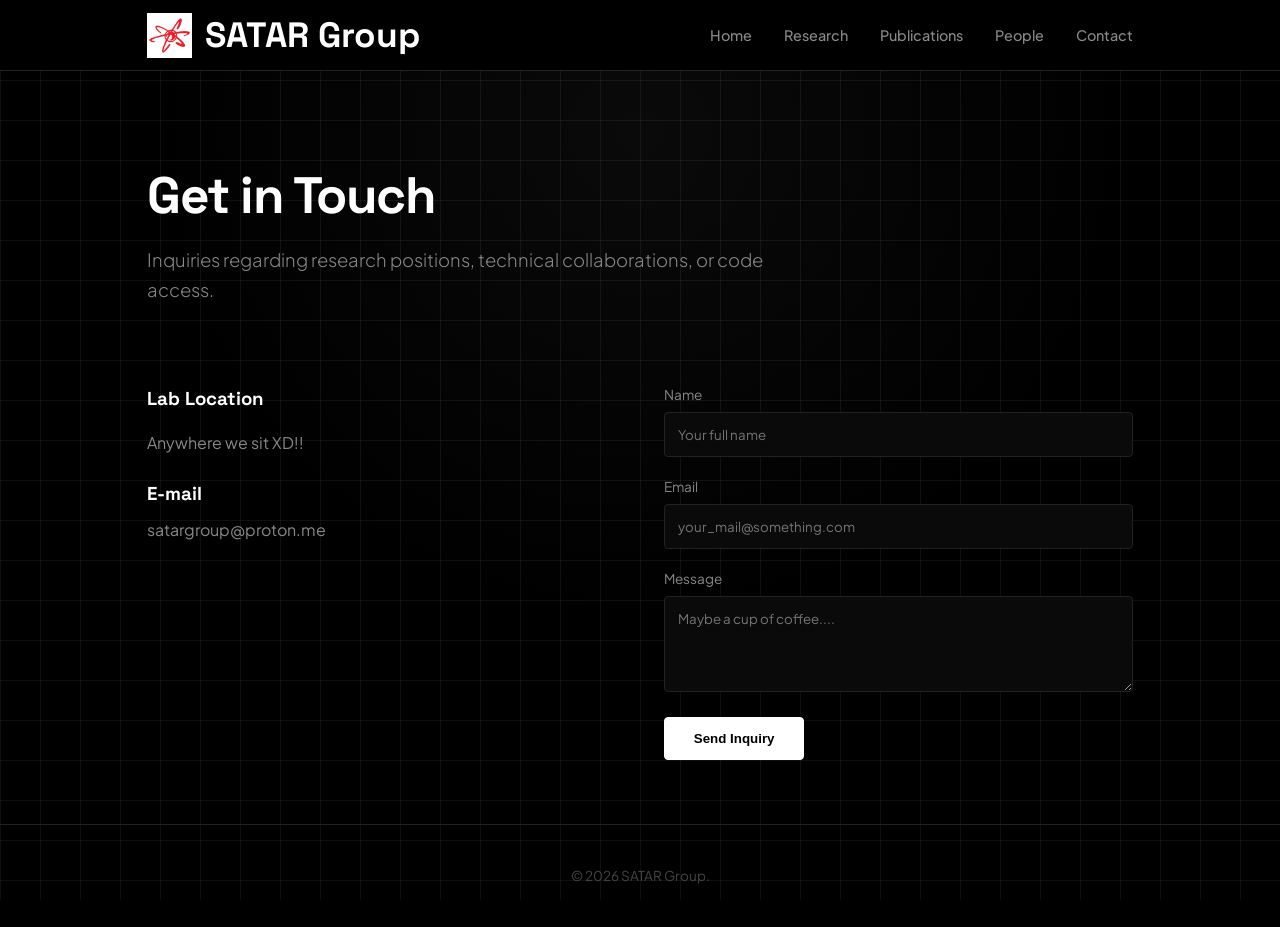
==== contact.html @ 35e3509c "Integrate Formspree and update contact form fields" ====
<!DOCTYPE html>
<html lang="en">
<head>
    <meta charset="UTF-8">
    <meta name="viewport" content="width=device-width, initial-scale=1.0">
    <title>Contact | SATAR Group</title>
    <link rel="stylesheet" href="style.css?v=bw1">
</head>
<body>

<header>
    <div class="container nav-container">
        <a href="index.html" class="brand">
            <img src="Slogo.png" alt="Logo" style="height: 38px; width: auto;">
            <span>SATAR Group</span>
        </a>

        <!-- Mobile Menu Toggle Button -->
        <button class="menu-toggle" id="menuToggle" aria-label="Toggle Menu">&#9776;</button>

        <ul class="nav-links" id="navMenu">
            <li><a href="index.html">Home</a></li>
            <li><a href="research.html">Research</a></li>
            <li><a href="publications.html">Publications</a></li>
            <li><a href="people.html">People</a></li>
            <li><a href="contact.html">Contact</a></li>
        </ul>
    </div>
</header>

    <main class="container">
        <section class="page-intro">
            <h1 class="page-title">Get in Touch</h1>
            <p class="lead-text">Inquiries regarding research positions, technical collaborations, or code access.</p>
        </section>

        <div class="contact-layout" style="margin-bottom: 4rem;">
            <div>
                <h3 style="font-family: 'Space Grotesk', sans-serif; margin-bottom: 1rem; color: #fff;">Lab Location</h3>
                <p style="color: var(--text-muted); margin-bottom: 1.5rem;">
                    Anywhere we sit XD!!
                </p>
                <h3 style="font-family: 'Space Grotesk', sans-serif; margin-bottom: 0.5rem; color: #fff;">E-mail</h3>
                <p style="color: var(--text-muted);">satargroup@proton.me</p>
            </div>

            <!-- Formspree Integration -->
            <form action="https://formspree.io/f/xjyvzzwz" method="POST">
                <div class="form-group">
                    <label>Name</label>
                    <input type="text" name="name" required placeholder="Your full name">
                </div>
                <div class="form-group">
                    <label>Email</label>
                    <input type="email" name="email" required placeholder="your_mail@something.com">
                </div>
                <div class="form-group">
                    <label>Message</label>
                    <textarea name="message" rows="4" required placeholder="Maybe a cup of coffee...."></textarea>
                </div>
                <button type="submit" class="btn">Send Inquiry</button>
            </form>
        </div>
    </main>

    <footer>
        <div class="container"><p>&copy; 2026 SATAR Group.</p></div>
    </footer>

<script>
    const menuBtn = document.getElementById('menuToggle');
    const navMenu = document.getElementById('navMenu');

    if(menuBtn && navMenu) {
        menuBtn.addEventListener('click', () => {
            navMenu.classList.toggle('active');
        });
    }
</script>
</body>
</html>
---- style.css ----
@import url('https://fonts.googleapis.com/css2?family=Plus+Jakarta+Sans:wght@300;400;500;600;700&family=Space+Grotesk:wght@500;700&display=swap');

/* Dark Mode Colors (Default) */
:root {
    --bg: #000000;
    --surface: #0a0a0a;
    --border: #222222;
    --border-hover: #ffffff;
    --text-white: #ffffff;
    --text-muted: #888888;
    --text-dim: #444444;
}

/* Light Mode Colors */
body.light-mode {
    --bg: #ffffff;
    --surface: #f4f4f5;
    --border: #e4e4e7;
    --border-hover: #000000;
    --text-white: #000000;
    --text-muted: #52525b;
    --text-dim: #a1a1aa;
}

/* Theme Toggle Button Style */
.theme-btn {
    background: transparent;
    border: 1px solid var(--border);
    color: var(--text-white);
    padding: 0.35rem 0.75rem;
    font-size: 0.8rem;
    border-radius: 4px;
    cursor: pointer;
    font-family: inherit;
    transition: border-color 0.2s ease, color 0.2s ease;
}

.theme-btn:hover {
    border-color: var(--border-hover);
}

* {
    margin: 0;
    padding: 0;
    box-sizing: border-box;
}

/* Engineering Grid + Subtle Radiation Texture */
body {
    background-color: var(--bg);
    color: var(--text-white);
    font-family: 'Plus Jakarta Sans', sans-serif;
    line-height: 1.6;
    min-height: 100vh;
    display: flex;
    flex-direction: column;

    /* 1. হালকা গ্রিড প্যাটার্ন (খুবই সূক্ষ্ম ৪% অপাসিটি) */
    background-image: 
        linear-gradient(to right, rgba(255, 255, 255, 0.06) 1px, transparent 1px),
        linear-gradient(to bottom, rgba(255, 255, 255, 0.06) 1px, transparent 1px),
        /* 2. নিউট্রনিক্স কোর গ্লো (সেন্টারে খুব হালকা অরা) */
        radial-gradient(circle at 50% 15%, rgba(255, 255, 255, 0.04) 0%, transparent 50%);
    
    /* গ্রিডের সাইজ (প্রতিটি বক্স 40px বাই 40px) */
    background-size: 40px 40px, 40px 40px, 100% 100%;
    background-attachment: fixed; /* স্ক্রল করলেও গ্রিড স্মুথ থাকবে */
}

/* লাইট মোডের জন্য গ্রিড অটোমেটিক কালো রেখায় শিফট হবে */
body.light-theme {
    background-image: 
        linear-gradient(to right, rgba(0, 0, 0, 0.03) 1px, transparent 1px),
        linear-gradient(to bottom, rgba(0, 0, 0, 0.03) 1px, transparent 1px),
        radial-gradient(circle at 50% 15%, rgba(0, 0, 0, 0.02) 0%, transparent 60%);
}

a {
    color: inherit;
    text-decoration: none;
}

.container {
    max-width: 1050px;
    margin: 0 auto;
    padding: 0 2rem;
    width: 100%;
}

/* Header */
header {
    border-bottom: 1px solid var(--border);
    position: sticky;
    top: 0;
    background: rgba(0, 0, 0, 0.95);
    backdrop-filter: blur(10px);
    z-index: 100;
}

.nav-container {
    display: flex;
    justify-content: space-between;
    align-items: center;
    height: 70px;
}

.brand {
    font-family: 'Space Grotesk', sans-serif;
    font-size: 2.2rem !important;  /* সাইজ বড় করা হলো */
    font-weight: 700 !important;
    display: flex;
    align-items: center;
    gap: 13px;
    color: #ffffff !important;
}

.brand img {
    height: 45px !important;  /* লোগোর উচ্চতা */
    width: auto;
    object-fit: contain;
}

.nav-links {
    display: flex;
    list-style: none;
    gap: 2rem;
}

.nav-links a {
    color: var(--text-muted);
    font-size: 0.9rem;
    font-weight: 500;
    transition: color 0.2s ease;
}

.nav-links a:hover,
.nav-links a.active {
    color: var(--text-white);
}

/* Hero / Intro */
.page-intro {
    padding: 6rem 0 3rem;
}

.badge {
    font-size: 0.75rem;
    text-transform: uppercase;
    letter-spacing: 2px;
    color: var(--text-muted);
    font-weight: 600;
    margin-bottom: 1.2rem;
    display: inline-block;
    border: 1px solid var(--border);
    padding: 0.2rem 0.6rem;
    border-radius: 3px;
}

h1.page-title {
    font-family: 'Space Grotesk', sans-serif;
    font-size: 3.2rem;
    font-weight: 700;
    letter-spacing: -1.5px;
    margin-bottom: 1.2rem;
    line-height: 1.15;
    color: var(--text-white);
}

p.lead-text {
    font-size: 1.15rem;
    color: var(--text-muted);
    max-width: 680px;
    font-weight: 300;
}

/* Tags */
.tags {
    display: flex;
    flex-wrap: wrap;
    gap: 0.6rem;
    margin-top: 1.8rem;
}

.tag {
    background: transparent;
    border: 1px solid var(--border);
    padding: 0.35rem 0.8rem;
    font-size: 0.75rem;
    border-radius: 3px;
    color: var(--text-white);
    letter-spacing: 0.5px;
}

/* Stats Section */
.stats-section {
    margin: 3rem 0;
    border-top: 1px solid var(--border);
    border-bottom: 1px solid var(--border);
    padding: 2.5rem 0;
}

.stats-grid {
    display: grid;
    grid-template-columns: repeat(auto-fit, minmax(180px, 1fr));
    gap: 2rem;
}

.stat-item h2 {
    font-family: 'Space Grotesk', sans-serif;
    font-size: 2.2rem;
    color: var(--text-white);
}

.stat-item p {
    color: var(--text-muted);
    font-size: 0.85rem;
}

/* Cards & Grid */
.grid {
    display: grid;
    grid-template-columns: repeat(auto-fit, minmax(320px, 1fr));
    gap: 1.5rem;
    margin: 2rem 0;
}

.card {
    background: var(--surface);
    border: 1px solid var(--border);
    border-radius: 6px;
    padding: 2rem;
    transition: border-color 0.2s ease, transform 0.2s ease;
}

.card:hover {
    border-color: var(--border-hover);
    transform: translateY(-2px);
}

.card h3 {
    font-family: 'Space Grotesk', sans-serif;
    font-size: 1.25rem;
    margin-bottom: 0.8rem;
    color: var(--text-white);
}

.card p {
    color: var(--text-muted);
    font-size: 0.95rem;
}

/* Publications Items */
.pub-entry {
    padding: 1.5rem 0;
    border-bottom: 1px solid var(--border);
}

.pub-year {
    font-family: 'Space Grotesk', sans-serif;
    font-size: 1.3rem;
    color: var(--text-white);
    margin: 2.5rem 0 1rem;
}

.pub-title {
    font-weight: 600;
    color: var(--text-white);
    margin-bottom: 0.3rem;
}

.pub-meta {
    font-size: 0.9rem;
    color: var(--text-muted);
}

.doi-link {
    display: inline-block;
    margin-top: 0.5rem;
    font-size: 0.8rem;
    color: var(--text-white);
    text-decoration: underline;
}

/* People / PI Box */
.pi-box {
    border: 1px solid var(--border);
    padding: 2.2rem;
    border-radius: 6px;
    background: var(--surface);
    margin-bottom: 3rem;
}

/* Forms & Inputs */
.contact-layout {
    display: grid;
    grid-template-columns: 1fr 1fr;
    gap: 3rem;
    margin: 2rem 0;
}

.form-group {
    margin-bottom: 1.2rem;
}

label {
    display: block;
    font-size: 0.85rem;
    color: var(--text-muted);
    margin-bottom: 0.4rem;
}

input, textarea {
    width: 100%;
    background: var(--surface);
    border: 1px solid var(--border);
    padding: 0.8rem;
    border-radius: 4px;
    color: var(--text-white);
    font-family: inherit;
}

input:focus, textarea:focus {
    outline: none;
    border-color: var(--text-white);
}

.btn {
    background: var(--text-white);
    color: var(--bg);
    border: 1px solid var(--text-white);
    padding: 0.8rem 1.8rem;
    font-weight: 600;
    border-radius: 4px;
    cursor: pointer;
    transition: all 0.2s ease;
}

.btn:hover {
    background: transparent;
    color: var(--text-white);
}

/* Footer */
footer {
    margin-top: auto;
    border-top: 1px solid var(--border);
    padding: 2.5rem 0;
    text-align: center;
    color: var(--text-dim);
    font-size: 0.85rem;
}

@media (max-width: 768px) {
    .nav-links { gap: 1rem; font-size: 0.85rem; }
    h1.page-title { font-size: 2.2rem; }
    .contact-layout { grid-template-columns: 1fr; }
}
/* Mobile Menu Button (PC-te hide thakbe) */
.menu-toggle {
    display: none;
    background: transparent;
    border: 1px solid var(--border);
    color: var(--text-white);
    font-size: 1.2rem;
    padding: 0.3rem 0.6rem;
    border-radius: 4px;
    cursor: pointer;
}

/* Phone Screen Adjustments */
@media (max-width: 768px) {
    .menu-toggle {
        display: block; /* Phone-e menu button show korbe */
    }

    .brand {
        font-size: 1.25rem !important; /* Phone-e logo lekha ektu compact kora */
    }

    .brand img {
        height: 32px !important;
    }

    /* Navigation links drop-down style */
    .nav-links {
        display: none; /* Default bhabe hide thakbe */
        flex-direction: column;
        position: absolute;
        top: 70px;
        left: 0;
        width: 100%;
        background: #000000;
        border-bottom: 1px solid var(--border);
        padding: 1.5rem 2rem;
        gap: 1.2rem;
    }

    /* Button-e click korle menu open hobe */
    .nav-links.active {
        display: flex;
    }
}
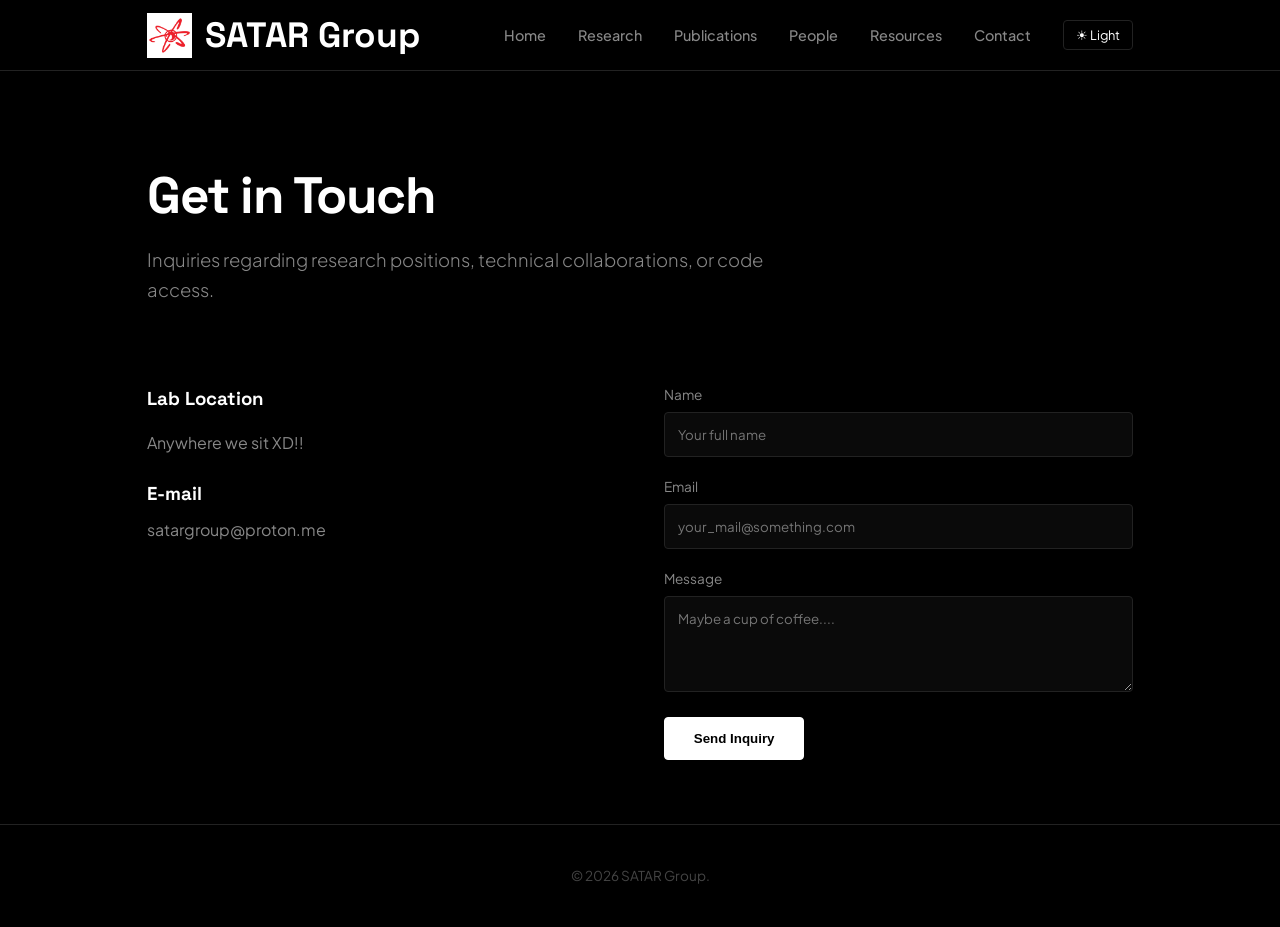
==== commit c1f27d4e: "Update navigation links and add theme toggle button" ====
--- a/contact.html
+++ b/contact.html
@@ -18,13 +18,15 @@
         <!-- Mobile Menu Toggle Button -->
         <button class="menu-toggle" id="menuToggle" aria-label="Toggle Menu">&#9776;</button>
 
-        <ul class="nav-links" id="navMenu">
-            <li><a href="index.html">Home</a></li>
-            <li><a href="research.html">Research</a></li>
-            <li><a href="publications.html">Publications</a></li>
-            <li><a href="people.html">People</a></li>
-            <li><a href="contact.html">Contact</a></li>
-        </ul>
+       <ul class="nav-links" id="navMenu">
+    <li><a href="index.html">Home</a></li>
+    <li><a href="research.html">Research</a></li>
+    <li><a href="publications.html">Publications</a></li>
+    <li><a href="people.html">People</a></li>
+    <li><a href="resource.html">Resources</a></li>
+    <li><a href="contact.html">Contact</a></li>
+    <li><button class="theme-toggle-btn" id="themeBtn">☀ Light</button></li>
+</ul>
     </div>
 </header>
 
--- a/style.css
+++ b/style.css
@@ -1,6 +1,6 @@
 @import url('https://fonts.googleapis.com/css2?family=Plus+Jakarta+Sans:wght@300;400;500;600;700&family=Space+Grotesk:wght@500;700&display=swap');
 
-/* Dark Mode Colors (Default) */
+/* Dark Mode Colors (Default: Solid Black) */
 :root {
     --bg: #000000;
     --surface: #0a0a0a;
@@ -11,8 +11,9 @@
     --text-dim: #444444;
 }
 
-/* Light Mode Colors */
-body.light-mode {
+/* Light Mode Colors (Solid White) */
+body.light-mode,
+body.light-theme {
     --bg: #ffffff;
     --surface: #f4f4f5;
     --border: #e4e4e7;
@@ -23,7 +24,8 @@
 }
 
 /* Theme Toggle Button Style */
-.theme-btn {
+.theme-btn,
+.theme-toggle-btn {
     background: transparent;
     border: 1px solid var(--border);
     color: var(--text-white);
@@ -35,7 +37,8 @@
     transition: border-color 0.2s ease, color 0.2s ease;
 }
 
-.theme-btn:hover {
+.theme-btn:hover,
+.theme-toggle-btn:hover {
     border-color: var(--border-hover);
 }
 
@@ -45,34 +48,17 @@
     box-sizing: border-box;
 }
 
-/* Engineering Grid + Subtle Radiation Texture */
+/* Solid Pure Background (No Grid / No Gradient) */
 body {
-    background-color: var(--bg);
-    color: var(--text-white);
+    background-color: var(--bg) !important;
+    background-image: none !important; /* গ্রিড পুরোপুরি রিমুভ করা হয়েছে */
+    color: var(--text-white) !important;
     font-family: 'Plus Jakarta Sans', sans-serif;
     line-height: 1.6;
     min-height: 100vh;
     display: flex;
     flex-direction: column;
-
-    /* 1. হালকা গ্রিড প্যাটার্ন (খুবই সূক্ষ্ম ৪% অপাসিটি) */
-    background-image: 
-        linear-gradient(to right, rgba(255, 255, 255, 0.06) 1px, transparent 1px),
-        linear-gradient(to bottom, rgba(255, 255, 255, 0.06) 1px, transparent 1px),
-        /* 2. নিউট্রনিক্স কোর গ্লো (সেন্টারে খুব হালকা অরা) */
-        radial-gradient(circle at 50% 15%, rgba(255, 255, 255, 0.04) 0%, transparent 50%);
-    
-    /* গ্রিডের সাইজ (প্রতিটি বক্স 40px বাই 40px) */
-    background-size: 40px 40px, 40px 40px, 100% 100%;
-    background-attachment: fixed; /* স্ক্রল করলেও গ্রিড স্মুথ থাকবে */
-}
-
-/* লাইট মোডের জন্য গ্রিড অটোমেটিক কালো রেখায় শিফট হবে */
-body.light-theme {
-    background-image: 
-        linear-gradient(to right, rgba(0, 0, 0, 0.03) 1px, transparent 1px),
-        linear-gradient(to bottom, rgba(0, 0, 0, 0.03) 1px, transparent 1px),
-        radial-gradient(circle at 50% 15%, rgba(0, 0, 0, 0.02) 0%, transparent 60%);
+    transition: background-color 0.2s ease, color 0.2s ease;
 }
 
 a {
@@ -92,7 +78,7 @@
     border-bottom: 1px solid var(--border);
     position: sticky;
     top: 0;
-    background: rgba(0, 0, 0, 0.95);
+    background: var(--bg);
     backdrop-filter: blur(10px);
     z-index: 100;
 }
@@ -106,12 +92,12 @@
 
 .brand {
     font-family: 'Space Grotesk', sans-serif;
-    font-size: 2.2rem !important;  /* সাইজ বড় করা হলো */
+    font-size: 2.2rem !important;  /* সাইজ বড় রাখা হয়েছে */
     font-weight: 700 !important;
     display: flex;
     align-items: center;
     gap: 13px;
-    color: #ffffff !important;
+    color: var(--text-white) !important;
 }
 
 .brand img {
@@ -122,6 +108,7 @@
 
 .nav-links {
     display: flex;
+    align-items: center;
     list-style: none;
     gap: 2rem;
 }
@@ -321,7 +308,7 @@
 
 input:focus, textarea:focus {
     outline: none;
-    border-color: var(--text-white);
+    border-color: var(--border-hover);
 }
 
 .btn {
@@ -350,11 +337,6 @@
     font-size: 0.85rem;
 }
 
-@media (max-width: 768px) {
-    .nav-links { gap: 1rem; font-size: 0.85rem; }
-    h1.page-title { font-size: 2.2rem; }
-    .contact-layout { grid-template-columns: 1fr; }
-}
 /* Mobile Menu Button (PC-te hide thakbe) */
 .menu-toggle {
     display: none;
@@ -374,7 +356,7 @@
     }
 
     .brand {
-        font-size: 1.25rem !important; /* Phone-e logo lekha ektu compact kora */
+        font-size: 1.35rem !important; /* Phone-e logo lekha ektu compact kora */
     }
 
     .brand img {
@@ -389,7 +371,7 @@
         top: 70px;
         left: 0;
         width: 100%;
-        background: #000000;
+        background: var(--bg);
         border-bottom: 1px solid var(--border);
         padding: 1.5rem 2rem;
         gap: 1.2rem;
@@ -399,4 +381,12 @@
     .nav-links.active {
         display: flex;
     }
-}
+
+    h1.page-title { 
+        font-size: 2.2rem; 
+    }
+    
+    .contact-layout { 
+        grid-template-columns: 1fr; 
+    }
+}
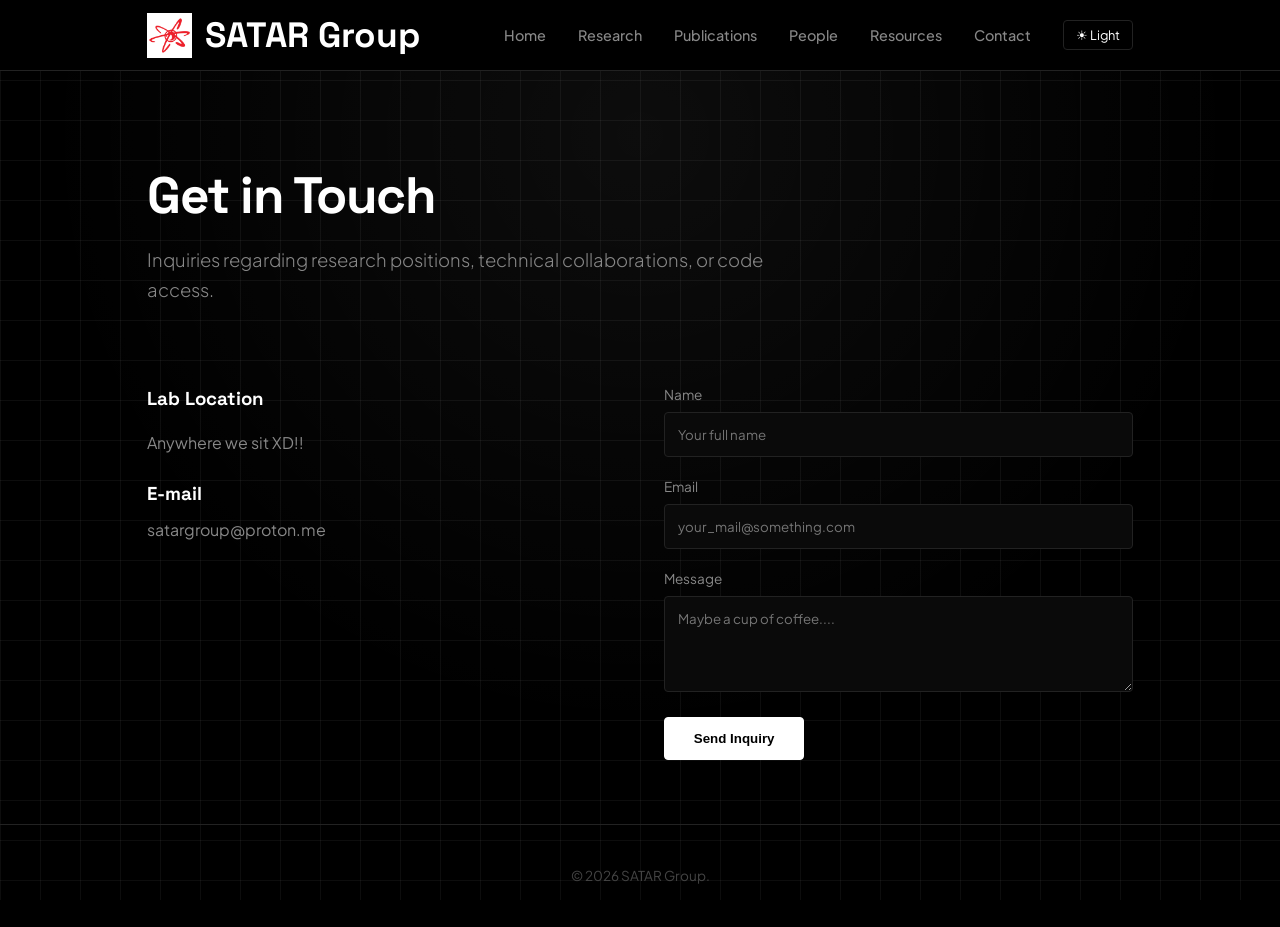
==== commit c4ccd0e7: "Fix HTML structure by removing duplicate closing tags" ====
--- a/contact.html
+++ b/contact.html
@@ -79,5 +79,8 @@
         });
     }
 </script>
+    <script src="theme.js"></script>
 </body>
 </html>
+</body>
+</html>
--- a/style.css
+++ b/style.css
@@ -1,6 +1,6 @@
 @import url('https://fonts.googleapis.com/css2?family=Plus+Jakarta+Sans:wght@300;400;500;600;700&family=Space+Grotesk:wght@500;700&display=swap');
 
-/* Dark Mode Colors (Default: Solid Black) */
+/* Dark Mode Colors (Default) */
 :root {
     --bg: #000000;
     --surface: #0a0a0a;
@@ -11,9 +11,8 @@
     --text-dim: #444444;
 }
 
-/* Light Mode Colors (Solid White) */
-body.light-mode,
-body.light-theme {
+/* Light Mode Colors (উল্টো কালার) */
+body.light-mode {
     --bg: #ffffff;
     --surface: #f4f4f5;
     --border: #e4e4e7;
@@ -23,8 +22,7 @@
     --text-dim: #a1a1aa;
 }
 
-/* Theme Toggle Button Style */
-.theme-btn,
+/* টগল বাটন ডিজাইন */
 .theme-toggle-btn {
     background: transparent;
     border: 1px solid var(--border);
@@ -34,10 +32,9 @@
     border-radius: 4px;
     cursor: pointer;
     font-family: inherit;
-    transition: border-color 0.2s ease, color 0.2s ease;
-}
-
-.theme-btn:hover,
+    transition: all 0.2s ease;
+}
+
 .theme-toggle-btn:hover {
     border-color: var(--border-hover);
 }
@@ -49,16 +46,35 @@
 }
 
 /* Solid Pure Background (No Grid / No Gradient) */
+/* Engineering Grid + Subtle Radiation Texture */
 body {
-    background-color: var(--bg) !important;
-    background-image: none !important; /* গ্রিড পুরোপুরি রিমুভ করা হয়েছে */
-    color: var(--text-white) !important;
+    background-color: var(--bg);
+    color: var(--text-white);
     font-family: 'Plus Jakarta Sans', sans-serif;
     line-height: 1.6;
     min-height: 100vh;
     display: flex;
     flex-direction: column;
-    transition: background-color 0.2s ease, color 0.2s ease;
+
+    /* 1. হালকা গ্রিড প্যাটার্ন (খুবই সূক্ষ্ম ৪% অপাসিটি) */
+    background-image: 
+        linear-gradient(to right, rgba(255, 255, 255, 0.05) 1px, transparent 1px),
+        linear-gradient(to bottom, rgba(255, 255, 255, 0.05) 1px, transparent 1px),
+        /* 2. নিউট্রনিক্স কোর গ্লো (সেন্টারে খুব হালকা অরা) */
+        radial-gradient(circle at 50% 15%, rgba(255, 255, 255, 0.05) 0%, transparent 60%);
+    
+    /* গ্রিডের সাইজ (প্রতিটি বক্স 40px বাই 40px) */
+    background-size: 40px 40px, 40px 40px, 100% 100%;
+    background-attachment: fixed; /* স্ক্রল করলেও গ্রিড স্মুথ থাকবে */
+}
+
+
+/* লাইট মোডের জন্য গ্রিড অটোমেটিক কালো রেখায় শিফট হবে */
+body.light-theme {
+    background-image: 
+        linear-gradient(to right, rgba(0, 0, 0, 0.03) 1px, transparent 1px),
+        linear-gradient(to bottom, rgba(0, 0, 0, 0.03) 1px, transparent 1px),
+        radial-gradient(circle at 50% 15%, rgba(0, 0, 0, 0.02) 0%, transparent 60%);
 }
 
 a {
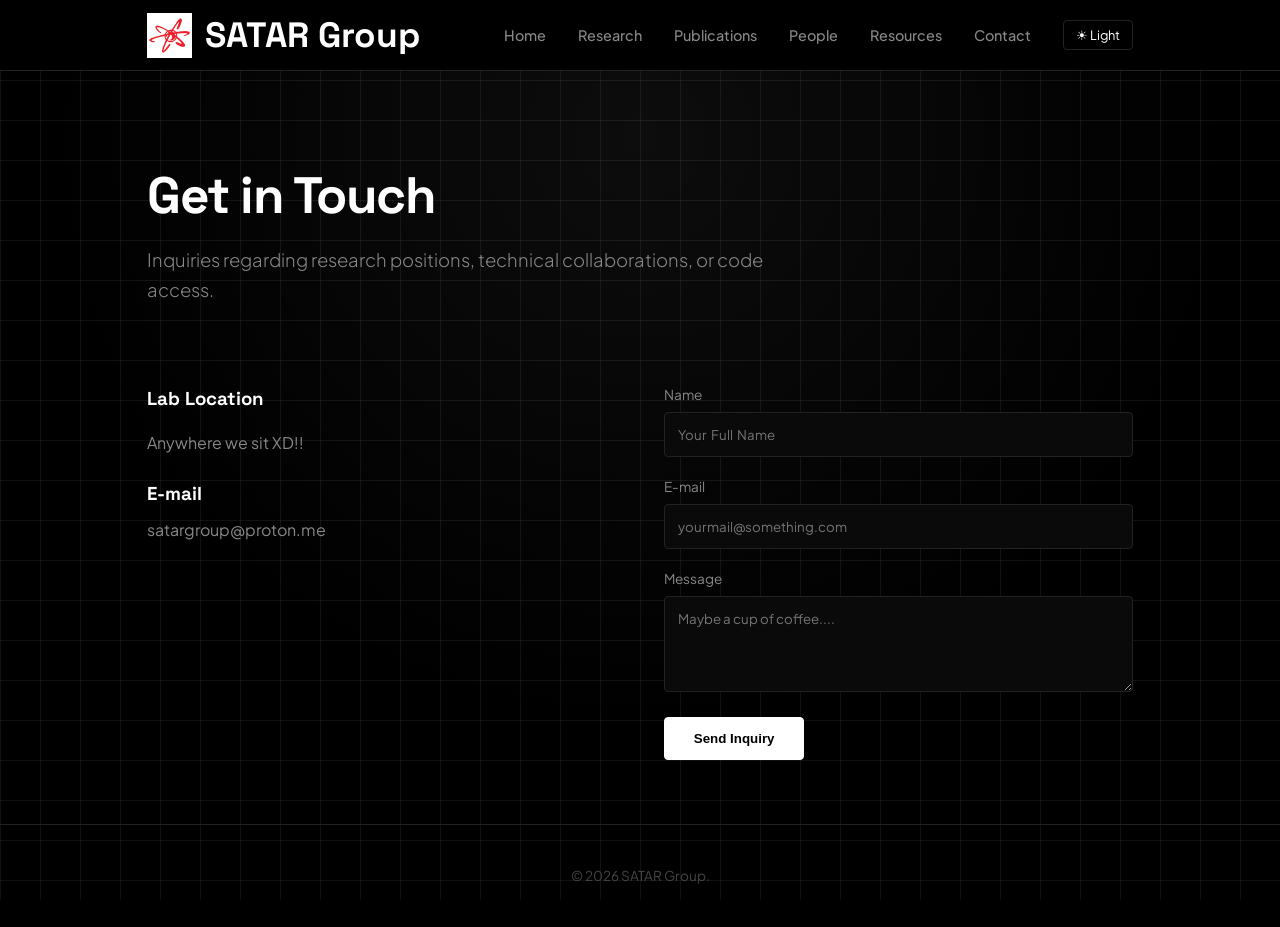
==== commit bb19331f: "Improve form labels and placeholders in contact.html Updated input field placeholders and labels for" ====
--- a/contact.html
+++ b/contact.html
@@ -50,11 +50,11 @@
             <form action="https://formspree.io/f/xjyvzzwz" method="POST">
                 <div class="form-group">
                     <label>Name</label>
-                    <input type="text" name="name" required placeholder="Your full name">
+                    <input type="text" name="name" required placeholder="Your  Full  Name">
                 </div>
                 <div class="form-group">
-                    <label>Email</label>
-                    <input type="email" name="email" required placeholder="your_mail@something.com">
+                    <label>E-mail</label>
+                    <input type="email" name="email" required placeholder="yourmail@something.com">
                 </div>
                 <div class="form-group">
                     <label>Message</label>
@@ -83,4 +83,4 @@
 </body>
 </html>
 </body>
-</html>
+
--- a/style.css
+++ b/style.css
@@ -12,7 +12,8 @@
 }
 
 /* Light Mode Colors (উল্টো কালার) */
-body.light-mode {
+body.light-mode,
+body.light-theme {
     --bg: #ffffff;
     --surface: #f4f4f5;
     --border: #e4e4e7;
@@ -58,8 +59,8 @@
 
     /* 1. হালকা গ্রিড প্যাটার্ন (খুবই সূক্ষ্ম ৪% অপাসিটি) */
     background-image: 
-        linear-gradient(to right, rgba(255, 255, 255, 0.05) 1px, transparent 1px),
-        linear-gradient(to bottom, rgba(255, 255, 255, 0.05) 1px, transparent 1px),
+        linear-gradient(to right, rgba(255, 255, 255, 0.065) 1px, transparent 1px),
+        linear-gradient(to bottom, rgba(255, 255, 255, 0.065) 1px, transparent 1px),
         /* 2. নিউট্রনিক্স কোর গ্লো (সেন্টারে খুব হালকা অরা) */
         radial-gradient(circle at 50% 15%, rgba(255, 255, 255, 0.05) 0%, transparent 60%);
     
@@ -68,12 +69,12 @@
     background-attachment: fixed; /* স্ক্রল করলেও গ্রিড স্মুথ থাকবে */
 }
 
-
-/* লাইট মোডের জন্য গ্রিড অটোমেটিক কালো রেখায় শিফট হবে */
+/* লাইট মোডের জন্য গ্রিড অটোমেটিক কালো রেখায় শিফট হবে */
+body.light-mode,
 body.light-theme {
     background-image: 
-        linear-gradient(to right, rgba(0, 0, 0, 0.03) 1px, transparent 1px),
-        linear-gradient(to bottom, rgba(0, 0, 0, 0.03) 1px, transparent 1px),
+        linear-gradient(to right, rgba(0, 0, 0, 0.04) 1px, transparent 1px),
+        linear-gradient(to bottom, rgba(0, 0, 0, 0.04) 1px, transparent 1px),
         radial-gradient(circle at 50% 15%, rgba(0, 0, 0, 0.02) 0%, transparent 60%);
 }
 
@@ -108,7 +109,7 @@
 
 .brand {
     font-family: 'Space Grotesk', sans-serif;
-    font-size: 2.2rem !important;  /* সাইজ বড় রাখা হয়েছে */
+    font-size: 2.2rem !important;  /* সাইজ বড় রাখা হয়েছে */
     font-weight: 700 !important;
     display: flex;
     align-items: center;
@@ -406,3 +407,84 @@
         grid-template-columns: 1fr; 
     }
 }
+
+/* ===================================================
+   LIGHT MODE OVERRIDES FOR CARDS, TEXT & PEOPLE PAGE
+   =================================================== */
+body.light-mode,
+body.light-theme {
+    background-color: #ffffff !important;
+    color: #000000 !important;
+}
+
+body.light-mode h1, body.light-theme h1,
+body.light-mode h2, body.light-theme h2,
+body.light-mode h3, body.light-theme h3,
+body.light-mode .profile-title h3,
+body.light-mode .section-label,
+body.light-mode .brand span,
+body.light-mode .pub-year,
+body.light-mode .pub-title {
+    color: #000000 !important; /* সব হেডিং এবং টাইটেল পিওর কালো হবে */
+}
+
+body.light-mode .card, body.light-theme .card,
+body.light-mode .profile-card, body.light-theme .profile-card,
+body.light-mode .pi-box, body.light-theme .pi-box {
+    background: #ffffff !important; /* কার্ডের ব্যাকগ্রাউন্ড পিওর হোয়াইট */
+    border-color: #e4e4e7 !important;
+}
+
+body.light-mode .profile-card:hover, body.light-theme .profile-card:hover,
+body.light-mode .card:hover, body.light-theme .card:hover {
+    border-color: #000000 !important;
+}
+
+body.light-mode .profile-focus, body.light-theme .profile-focus,
+body.light-mode .pub-meta, body.light-theme .pub-meta,
+body.light-mode p, body.light-theme p {
+    color: #4b5563 !important; /* ফোকাস ও বডি টেক্সট রিডেবল ডার্ক গ্রে */
+}
+
+/* প্রোফাইল লিংক / বাটনগুলো ফিক্স */
+body.light-mode .profile-links a,
+body.light-theme .profile-links a {
+    color: #000000 !important;
+    border-color: #d1d5db !important;
+    background: #f9fafb !important;
+}
+
+body.light-mode .profile-links a:hover,
+body.light-theme .profile-links a:hover {
+    background: #000000 !important;
+    color: #ffffff !important;
+    border-color: #000000 !important;
+}
+
+/* ট্যাগ ও ব্যাজ */
+body.light-mode .tag, body.light-theme .tag,
+body.light-mode .badge, body.light-theme .badge {
+    border-color: #d1d5db !important;
+    color: #111827 !important;
+}
+
+/* ইনপুট ফিল্ড ও বাটন ফিক্স */
+body.light-mode input, body.light-theme input,
+body.light-mode textarea, body.light-theme textarea {
+    background: #ffffff !important;
+    border-color: #d1d5db !important;
+    color: #000000 !important;
+}
+
+body.light-mode .btn,
+body.light-theme .btn {
+    background: #000000 !important;
+    color: #ffffff !important;
+    border-color: #000000 !important;
+}
+
+body.light-mode .btn:hover,
+body.light-theme .btn:hover {
+    background: transparent !important;
+    color: #000000 !important;
+}
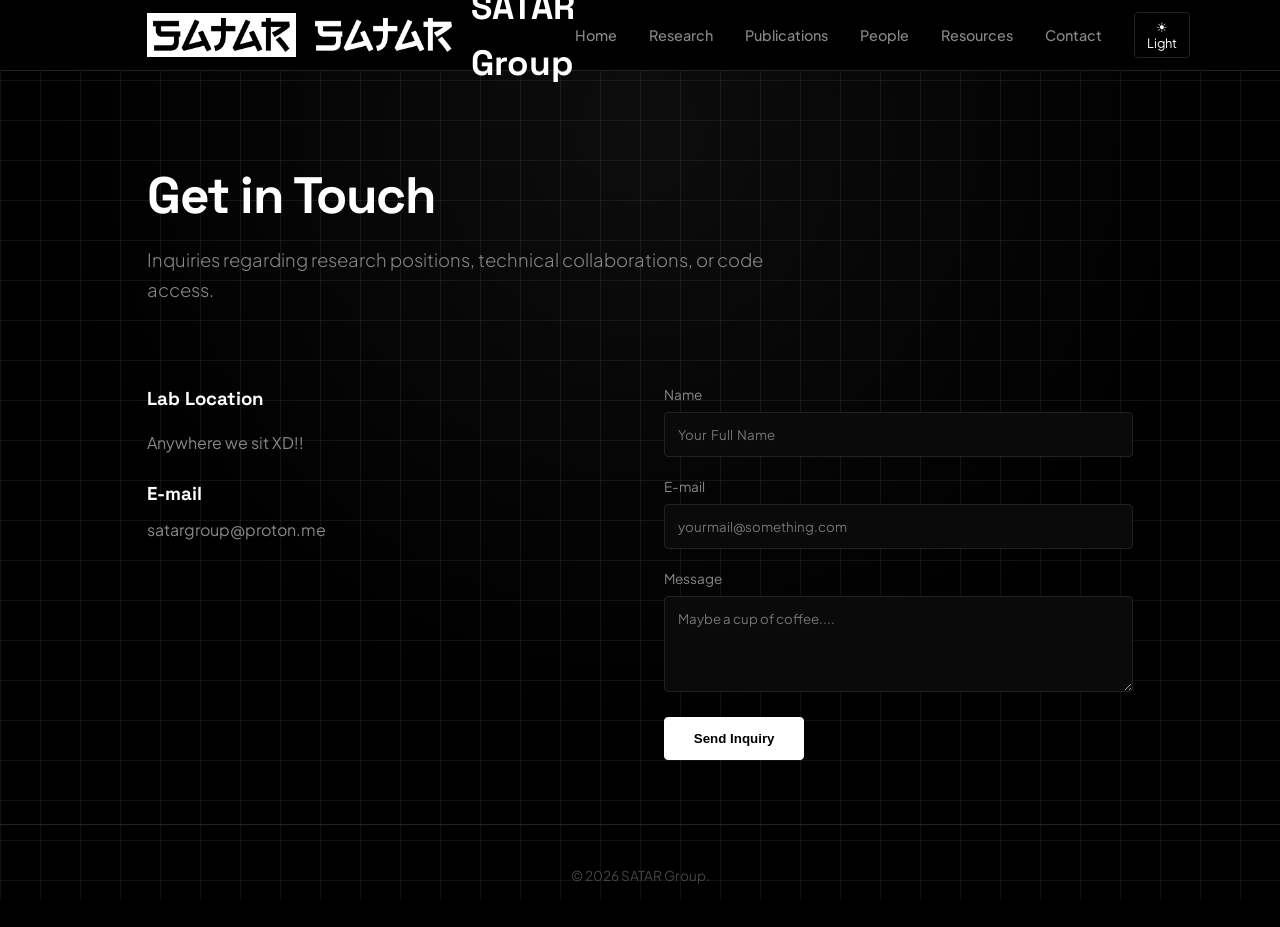
==== commit 105c954a: "Update contact.html" ====
--- a/contact.html
+++ b/contact.html
@@ -11,9 +11,13 @@
 <header>
     <div class="container nav-container">
         <a href="index.html" class="brand">
-            <img src="Slogo.png" alt="Logo" style="height: 38px; width: auto;">
-            <span>SATAR Group</span>
-        </a>
+    <!-- Dark Mode Logo -->
+    <img src="darklogo.png" alt="SATAR Group Logo" class="brand-logo logo-dark">
+    <!-- Light Mode Logo -->
+    <img src="lightlogo.png" alt="SATAR Group Logo" class="brand-logo logo-light">
+    
+    <span>SATAR Group</span>
+</a>
 
         <!-- Mobile Menu Toggle Button -->
         <button class="menu-toggle" id="menuToggle" aria-label="Toggle Menu">&#9776;</button>
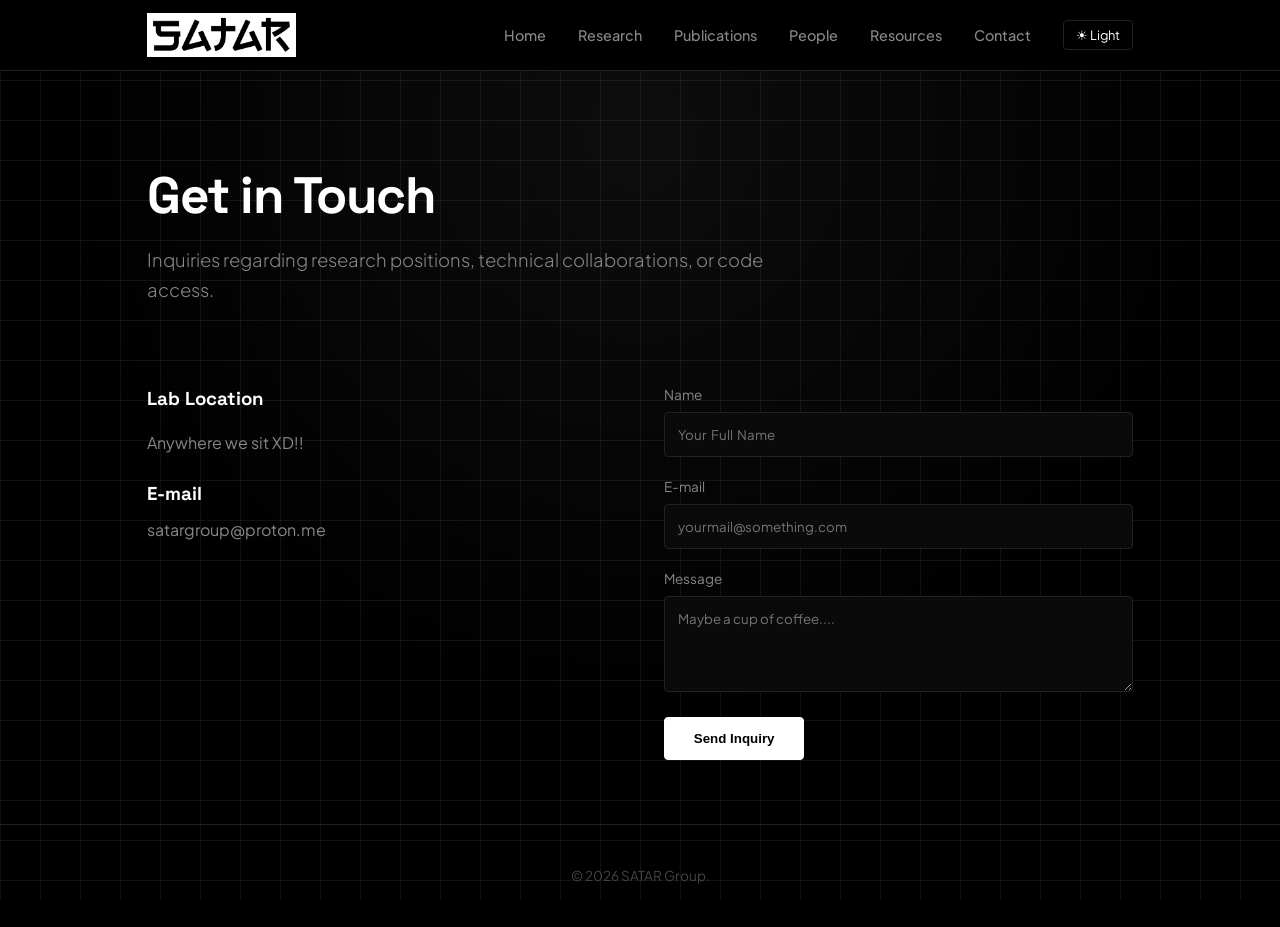
==== commit 7168e77f: "Refactor logo in contact.html header Updated logo implementation in the header section." ====
--- a/contact.html
+++ b/contact.html
@@ -10,13 +10,8 @@
 
 <header>
     <div class="container nav-container">
-        <a href="index.html" class="brand">
-    <!-- Dark Mode Logo -->
-    <img src="darklogo.png" alt="SATAR Group Logo" class="brand-logo logo-dark">
-    <!-- Light Mode Logo -->
-    <img src="lightlogo.png" alt="SATAR Group Logo" class="brand-logo logo-light">
-    
-    <span>SATAR Group</span>
+       <a href="index.html" class="brand">
+    <img id="siteLogo" src="darklogo.png" alt="SATAR Group Logo" style="height: 45px; width: auto; object-fit: contain;">
 </a>
 
         <!-- Mobile Menu Toggle Button -->
--- a/style.css
+++ b/style.css
@@ -488,3 +488,37 @@
     background: transparent !important;
     color: #000000 !important;
 }
+/* ===================================================
+   THEME BASED DYNAMIC LOGO TOGGLE
+   =================================================== */
+.brand-logo {
+    height: 45px !important;
+    width: auto;
+    object-fit: contain;
+}
+
+/* ডিফল্ট ডার্ক মোডে ডার্ক লোগো শো করবে, লাইট লোগো হাইড থাকবে */
+.logo-dark {
+    display: block;
+}
+.logo-light {
+    display: none;
+}
+
+/* লাইট মোড অন হলে লাইট লোগো শো করবে, ডার্ক লোগো হাইড থাকবে */
+body.light-mode .logo-dark,
+body.light-theme .logo-dark {
+    display: none !important;
+}
+
+body.light-mode .logo-light,
+body.light-theme .logo-light {
+    display: block !important;
+}
+
+/* মোবাইল ভিউ সাইজ অ্যাডজাস্টমেন্ট */
+@media (max-width: 768px) {
+    .brand-logo {
+        height: 32px !important;
+    }
+}
